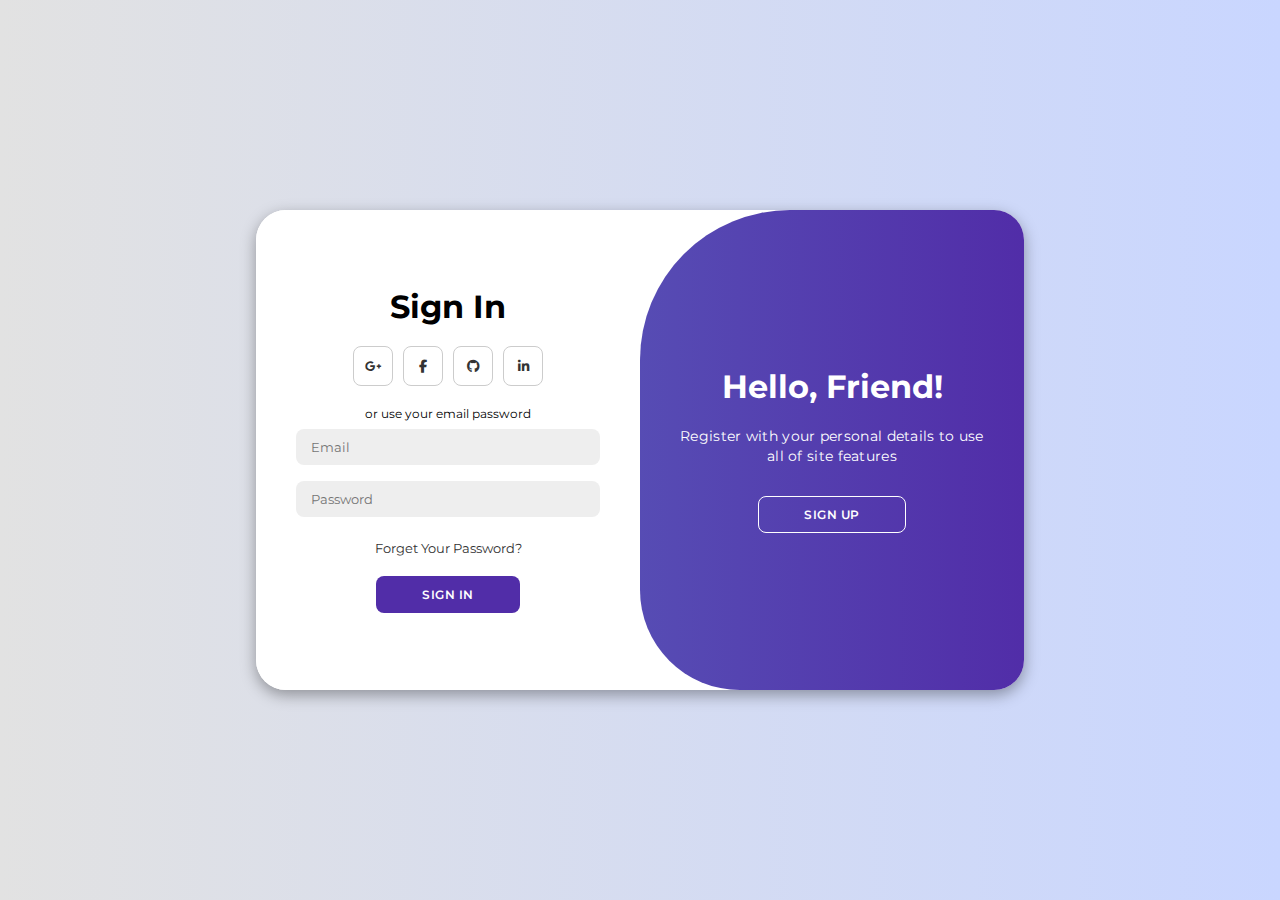
==== index.html @ a9432249 "login page 50 % completes" ====
<!DOCTYPE html>
<html lang="en">

<head>
    <meta charset="UTF-8">
    <meta name="viewport" content="width=device-width, initial-scale=1.0">
    <link rel="stylesheet" href="https://cdnjs.cloudflare.com/ajax/libs/font-awesome/6.4.2/css/all.min.css">
    <link rel="stylesheet" href="style.css">
    <title>Modern Login Page | AsmrProg</title>
</head>

<body>

    <div class="container" id="container">
        <div class="form-container sign-up">
            <form>
                <h1>Create Account</h1>
                <div class="social-icons">
                    <a href="#" class="icon"><i class="fa-brands fa-google-plus-g"></i></a>
                    <a href="#" class="icon"><i class="fa-brands fa-facebook-f"></i></a>
                    <a href="#" class="icon"><i class="fa-brands fa-github"></i></a>
                    <a href="#" class="icon"><i class="fa-brands fa-linkedin-in"></i></a>
                </div>
                <span>or use your email for registeration</span>
                <input type="text" placeholder="Name">
                <input type="email" placeholder="Email">
                <input type="password" placeholder="Password">
                <button>Sign Up</button>
            </form>
        </div>
        <div class="form-container sign-in">
            <form>
                <h1>Sign In</h1>
                <div class="social-icons">
                    <a href="#" class="icon"><i class="fa-brands fa-google-plus-g"></i></a>
                    <a href="#" class="icon"><i class="fa-brands fa-facebook-f"></i></a>
                    <a href="#" class="icon"><i class="fa-brands fa-github"></i></a>
                    <a href="#" class="icon"><i class="fa-brands fa-linkedin-in"></i></a>
                </div>
                <span>or use your email password</span>
                <input type="email" placeholder="Email">
                <input type="password" placeholder="Password">
                <a href="#">Forget Your Password?</a>
                <button>Sign In</button>
            </form>
        </div>
        <div class="toggle-container">
            <div class="toggle">
                <div class="toggle-panel toggle-left">
                    <h1>Welcome Back!</h1>
                    <p>Enter your personal details to use all of site features</p>
                    <button class="hidden" id="login">Sign In</button>
                </div>
                <div class="toggle-panel toggle-right">
                    <h1>Hello, Friend!</h1>
                    <p>Register with your personal details to use all of site features</p>
                    <button class="hidden" id="register">Sign Up</button>
                </div>
            </div>
        </div>
    </div>

    <script src="index.js"></script>
</body>

</html>
---- style.css ----
@import url('https://fonts.googleapis.com/css2?family=Montserrat:wght@300;400;500;600;700&display=swap');

*{
    margin: 0;
    padding: 0;
    box-sizing: border-box;
    font-family: 'Montserrat', sans-serif;
}

body{
    background-color: #c9d6ff;
    background: linear-gradient(to right, #e2e2e2, #c9d6ff);
    display: flex;
    align-items: center;
    justify-content: center;
    flex-direction: column;
    height: 100vh;
}

.container{
    background-color: #fff;
    border-radius: 30px;
    box-shadow: 0 5px 15px rgba(0, 0, 0, 0.35);
    position: relative;
    overflow: hidden;
    width: 768px;
    max-width: 100%;
    min-height: 480px;
}

.container p{
    font-size: 14px;
    line-height: 20px;
    letter-spacing: 0.3px;
    margin: 20px 0;
}

.container span{
    font-size: 12px;
}

.container a{
    color: #333;
    font-size: 13px;
    text-decoration: none;
    margin: 15px 0 10px;
}

.container button{
    background-color: #512da8;
    color: #fff;
    font-size: 12px;
    padding: 10px 45px;
    border: 1px solid transparent;
    border-radius: 8px;
    font-weight: 600;
    letter-spacing: 0.5px;
    text-transform: uppercase;
    margin-top: 10px;
    cursor: pointer;
}

.container button.hidden{
    background-color: transparent;
    border-color: #fff;
}

.container form{
    background-color: #fff;
    display: flex;
    align-items: center;
    justify-content: center;
    flex-direction: column;
    padding: 0 40px;
    height: 100%;
}

.container input{
    background-color: #eee;
    border: none;
    margin: 8px 0;
    padding: 10px 15px;
    font-size: 13px;
    border-radius: 8px;
    width: 100%;
    outline: none;
}

.form-container{
    position: absolute;
    top: 0;
    height: 100%;
    transition: all 0.6s ease-in-out;
}

.sign-in{
    left: 0;
    width: 50%;
    z-index: 2;
}

.container.active .sign-in{
    transform: translateX(100%);
}

.sign-up{
    left: 0;
    width: 50%;
    opacity: 0;
    z-index: 1;
}

.container.active .sign-up{
    transform: translateX(100%);
    opacity: 1;
    z-index: 5;
    animation: move 0.6s;
}

@keyframes move{
    0%, 49.99%{
        opacity: 0;
        z-index: 1;
    }
    50%, 100%{
        opacity: 1;
        z-index: 5;
    }
}

.social-icons{
    margin: 20px 0;
}

.social-icons a{
    border: 1px solid #ccc;
    border-radius: 20%;
    display: inline-flex;
    justify-content: center;
    align-items: center;
    margin: 0 3px;
    width: 40px;
    height: 40px;
}

.toggle-container{
    position: absolute;
    top: 0;
    left: 50%;
    width: 50%;
    height: 100%;
    overflow: hidden;
    transition: all 0.6s ease-in-out;
    border-radius: 150px 0 0 100px;
    z-index: 1000;
}

.container.active .toggle-container{
    transform: translateX(-100%);
    border-radius: 0 150px 100px 0;
}

.toggle{
    background-color: #512da8;
    height: 100%;
    background: linear-gradient(to right, #5c6bc0, #512da8);
    color: #fff;
    position: relative;
    left: -100%;
    height: 100%;
    width: 200%;
    transform: translateX(0);
    transition: all 0.6s ease-in-out;
}

.container.active .toggle{
    transform: translateX(50%);
}

.toggle-panel{
    position: absolute;
    width: 50%;
    height: 100%;
    display: flex;
    align-items: center;
    justify-content: center;
    flex-direction: column;
    padding: 0 30px;
    text-align: center;
    top: 0;
    transform: translateX(0);
    transition: all 0.6s ease-in-out;
}

.toggle-left{
    transform: translateX(-200%);
}

.container.active .toggle-left{
    transform: translateX(0);
}

.toggle-right{
    right: 0;
    transform: translateX(0);
}

.container.active .toggle-right{
    transform: translateX(200%);
}
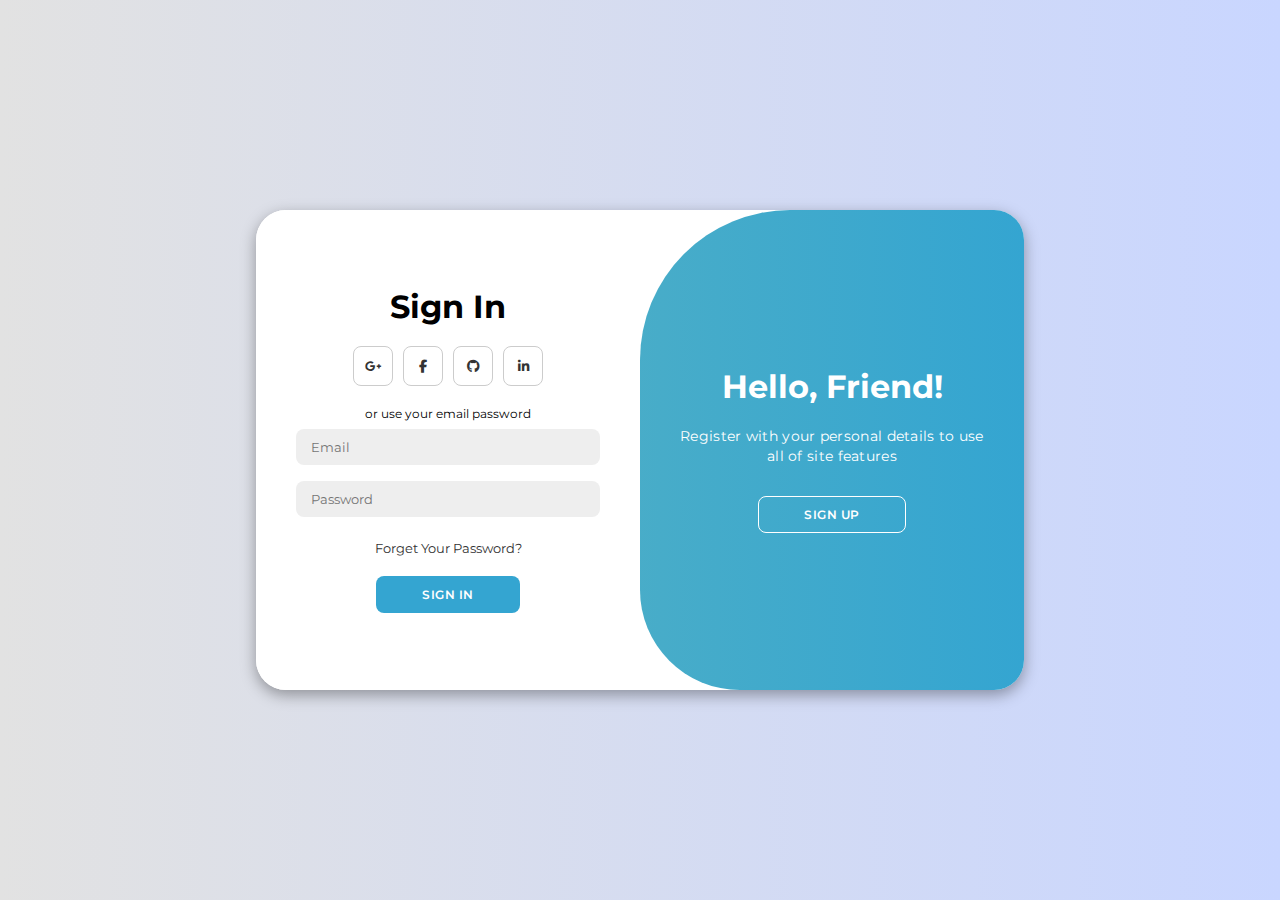
==== commit 01257653: "changing" ====
--- a/index.html
+++ b/index.html
@@ -23,15 +23,15 @@
                     <a href="#" class="icon"><i class="fa-brands fa-linkedin-in"></i></a>
                 </div>
                 <span>or use your email for registeration</span>
-                <input type="text" placeholder="Name">
-                <input type="email" placeholder="Email">
-                <input type="password" placeholder="Password">
-                <button>Sign Up</button>
+                <input type="text" placeholder="Name" id="Name">
+                <input type="email" placeholder="Email" id="Email">
+                <input type="password" placeholder="Password" id="Password">
+                <button onclick="registerUser() " >Sign Up</button>
             </form>
         </div>
         <div class="form-container sign-in">
             <form>
-                <h1>Sign In</h1>
+                <h1 >Sign In</h1>
                 <div class="social-icons">
                     <a href="#" class="icon"><i class="fa-brands fa-google-plus-g"></i></a>
                     <a href="#" class="icon"><i class="fa-brands fa-facebook-f"></i></a>
@@ -39,10 +39,10 @@
                     <a href="#" class="icon"><i class="fa-brands fa-linkedin-in"></i></a>
                 </div>
                 <span>or use your email password</span>
-                <input type="email" placeholder="Email">
-                <input type="password" placeholder="Password">
+                <input type="email" placeholder="Email" id="signInEmail"> 
+                <input type="password" placeholder="Password" id="signInPassword">
                 <a href="#">Forget Your Password?</a>
-                <button>Sign In</button>
+                <button onclick=" signInUser()">Sign In</button>
             </form>
         </div>
         <div class="toggle-container">
@@ -62,6 +62,8 @@
     </div>
 
     <script src="index.js"></script>
+<link rel="" href="./page2.html" >
+
 </body>
 
-</html>
+</html>--- a/style.css
+++ b/style.css
@@ -47,7 +47,7 @@
 }
 
 .container button{
-    background-color: #512da8;
+    background-color: #34a5d1;
     color: #fff;
     font-size: 12px;
     padding: 10px 45px;
@@ -161,9 +161,9 @@
 }
 
 .toggle{
-    background-color: #512da8;
-    height: 100%;
-    background: linear-gradient(to right, #5c6bc0, #512da8);
+    background-color: #2da8a8;
+    height: 100%;
+    background: linear-gradient(to right, #5cb4c0, #34a5d1);
     color: #fff;
     position: relative;
     left: -100%;
